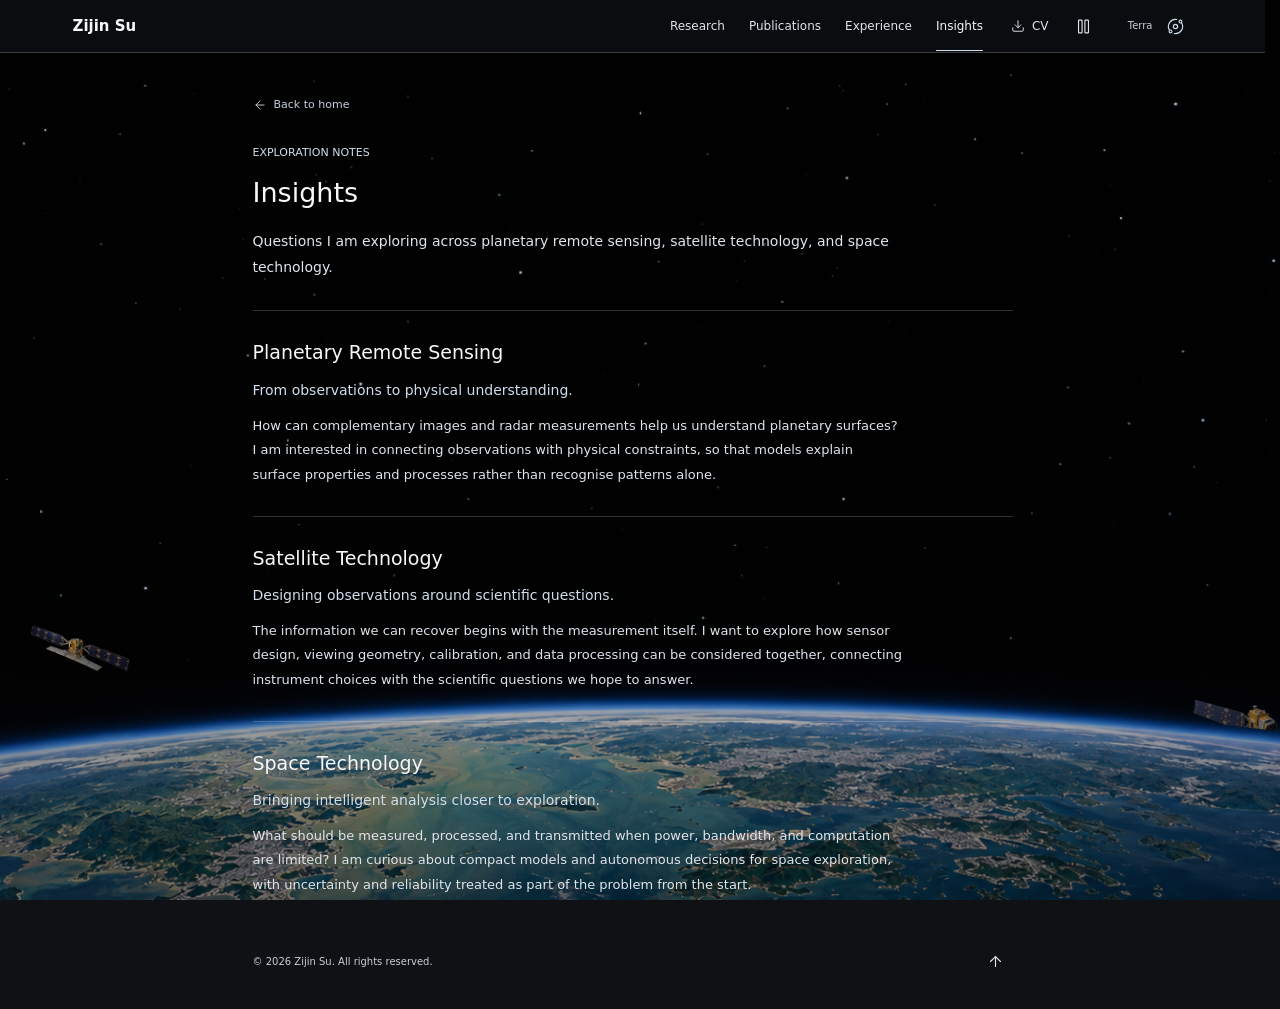
==== insights.html @ 18022612 "Update PhD profile and publish realistic orbital scenes" ====
<!doctype html>
<html lang="en" data-theme="dark" data-scene="earth-orbit" data-design="immersive">
<head>
  <meta charset="utf-8">
  <meta name="viewport" content="width=device-width, initial-scale=1">
  <meta name="color-scheme" content="dark light">
  <title>Insights | Zijin Su</title>
  <meta name="description" content="Exploration notes on planetary remote sensing, satellite technology, and space technology by Zijin Su.">
  <link rel="icon" href="assets/img/favicon.svg" type="image/svg+xml">
  <script src="assets/js/planetary-ui-icons.js?v=2"></script>
  <script src="assets/js/orbit-3d-icons.js?v=1"></script>
  <script src="assets/vendor/three-r160/three.min.js" defer></script>
  <script src="assets/js/orbit-3d-dynamics.js?v=2" defer></script>
  <script src="assets/js/orbit-3d-spacecraft.js?v=1" defer></script>
  <script src="assets/js/orbit-original-art.js?v=1" defer></script>
  <script src="assets/js/orbit-realistic-spacecraft.js?v=1" defer></script>
  <script src="assets/js/orbit-3d-preview.js?v=3" defer></script>
  <script src="assets/js/planetary.js?v=9" defer></script>
  <link rel="stylesheet" href="assets/css/planetary.css?v=22">
  <link rel="stylesheet" href="assets/css/orbit-3d-preview.css?v=1">
</head>
<body id="top">
  <a class="skip-link" href="#main">Skip to content</a>
  <header class="site-header">
    <div class="header-inner">
      <a class="wordmark" href="index.html">Zijin Su</a>
      <nav class="site-nav" id="primaryNav" aria-label="Primary navigation">
        <a href="index.html#researches">Research</a>
        <a href="index.html#publications">Publications</a>
        <a href="index.html#experience">Experience</a>
        <a href="insights.html" aria-current="page">Insights</a>
      </nav>
      <div class="header-tools">
        <a class="cv-link" href="assets/cv/final_cv.pdf"><span data-icon="Download" aria-hidden="true"></span>CV</a>
        <button id="orbit3DMotionToggle" class="icon-button orbit-3d-motion" type="button" aria-label="Pause scene motion" aria-pressed="false" title="Pause scene motion" disabled><span data-icon="Pause" aria-hidden="true"></span></button>
        <div class="scene-control"><span id="sceneName" class="scene-label" aria-hidden="true">Terra</span><button id="sceneToggle" class="icon-button scene-switch" type="button" aria-label="Terra scene. Switch to Luna" title="Terra scene. Switch to Luna" data-tooltip="Terra / Switch to Luna"><span data-icon="Orbit" aria-hidden="true"></span></button></div>
        <button id="menuToggle" class="icon-button menu-toggle" type="button" aria-label="Open navigation" title="Open navigation" aria-expanded="false" aria-controls="primaryNav"><span data-icon="Menu" aria-hidden="true"></span></button>
      </div>
    </div>
  </header>

  <div class="scene-panel" aria-hidden="true"><div id="orbit3DStage" class="orbit-3d-stage" aria-hidden="true"></div></div>

  <main id="main" class="detail-layout insights-layout">
    <a class="back-link" href="index.html"><span data-icon="ArrowLeft" aria-hidden="true"></span>Back to home</a>
    <header class="detail-header insights-header">
      <p class="eyebrow">Exploration Notes</p>
      <h1>Insights</h1>
      <p>Questions I am exploring across planetary remote sensing, satellite technology, and space technology.</p>
    </header>

    <section id="planetary-remote-sensing" class="insight-entry" aria-labelledby="planetaryTitle">
      <h2 id="planetaryTitle">Planetary Remote Sensing</h2>
      <p class="insight-question">From observations to physical understanding.</p>
      <p>How can complementary images and radar measurements help us understand planetary surfaces? I am interested in connecting observations with physical constraints, so that models explain surface properties and processes rather than recognise patterns alone.</p>
    </section>

    <section id="satellite-technology" class="insight-entry" aria-labelledby="satelliteTitle">
      <h2 id="satelliteTitle">Satellite Technology</h2>
      <p class="insight-question">Designing observations around scientific questions.</p>
      <p>The information we can recover begins with the measurement itself. I want to explore how sensor design, viewing geometry, calibration, and data processing can be considered together, connecting instrument choices with the scientific questions we hope to answer.</p>
    </section>

    <section id="space-technology" class="insight-entry" aria-labelledby="spaceTitle">
      <h2 id="spaceTitle">Space Technology</h2>
      <p class="insight-question">Bringing intelligent analysis closer to exploration.</p>
      <p>What should be measured, processed, and transmitted when power, bandwidth, and computation are limited? I am curious about compact models and autonomous decisions for space exploration, with uncertainty and reliability treated as part of the problem from the start.</p>
    </section>

    <footer class="site-footer"><p>&copy; 2026 Zijin Su. All rights reserved.</p><a class="icon-button" href="#top" aria-label="Back to top" title="Back to top"><span data-icon="ArrowUp" aria-hidden="true"></span></a></footer>
  </main>
</body>
</html>
---- assets/css/planetary.css ----
:root {
  color-scheme: dark;
  --bg: #101114;
  --text: #f7f8fa;
  --muted: #e0e4eb;
  --subtle: #c6cfda;
  --accent: #d0deec;
  --link: #c0e1ff;
  --line: rgb(221 226 236 / 22%);
  --surface: #1b1e24;
  --header: rgb(13 15 19 / 86%);
  --scene-wash: rgb(6 8 11 / 24%);
  --paper: #f6f7f9;
  --paper-text: #4c5663;
  --paper-line: #dce0e5;
  --background-image: url("../img/space-preview/terra-hong-kong-v1.png");
}

:root[data-theme="light"] {
  color-scheme: light;
  --bg: #fafafa;
  --text: #29292d;
  --muted: #494c54;
  --subtle: #565b65;
  --accent: #486977;
  --link: #265c83;
  --line: rgb(50 54 65 / 23%);
  --surface: #ffffff;
  --header: rgb(250 250 250 / 96%);
  --scene-wash: rgb(250 250 250 / 76%);
  --background-image: url("../img/space-preview/mars-day.png");
}

:root[data-scene="lunar"] {
  --background-image: url("../img/space-preview/lunar-orbit.png");
}

:root[data-scene="mars"] { --background-image: url("../img/space-preview/mars-night.png"); }
:root[data-theme="light"][data-scene="mars"] { --background-image: url("../img/space-preview/mars-day.png"); }
:root[data-scene="earth-orbit"] { --background-image: url("../img/space-preview/terra-hong-kong-v1.png"); }
:root[data-scene="lunar-orbit"] { --background-image: url("../img/space-preview/luna-orbit-aligned-v1.png"); }
:root[data-scene="mars-orbit"] { --background-image: url("../img/space-preview/mars-orbit-aligned-v1.png"); }
/* Limit the exposed planet to roughly the lower quarter, including ultrawide views. */
:root:is([data-scene="earth-orbit"], [data-scene="lunar-orbit"], [data-scene="mars-orbit"]) { --scene-backdrop: #000000; --scene-focus: center calc(100% + max(7lvh, calc(16.875vw - 23lvh))); }
:root[data-scene="deep-space"] { --background-image: url("../img/space-preview/deep-space.png"); }
:root[data-theme="dark"][data-scene="deep-space"] { --scene-wash: linear-gradient(180deg, rgb(6 8 11 / 14%) 0%, rgb(6 8 11 / 18%) 60%, rgb(6 8 11 / 44%) 100%); }
:root[data-theme="dark"]:is([data-scene="earth-orbit"], [data-scene="lunar-orbit"], [data-scene="mars-orbit"]) { --scene-wash: linear-gradient(180deg, rgb(6 8 11 / 14%) 0%, rgb(6 8 11 / 20%) 70%, rgb(6 8 11 / 54%) 100%); }

* { box-sizing: border-box; letter-spacing: 0; }
html { scroll-behavior: smooth; scrollbar-gutter: stable; background: var(--bg); }
body { position: relative; isolation: isolate; margin: 0; background: var(--bg); color: var(--text); font-family: "Avenir Next", Avenir, "Helvetica Neue", system-ui, sans-serif; font-size: 14px; line-height: 1.75; }
.scene-panel { position: fixed; z-index: -2; inset: 0; height: 100vh; height: 100lvh; pointer-events: none; background: var(--scene-backdrop, var(--bg)) var(--background-image) var(--scene-focus, center bottom) / cover no-repeat; transform: translateZ(0); backface-visibility: hidden; }
.scene-panel::after { content: ""; position: absolute; inset: 0; background: var(--scene-wash); }
.scene-panel--outgoing { z-index: -1; will-change: opacity; }
a { color: var(--link); text-decoration: none; text-underline-offset: 4px; }
a:hover { text-decoration: underline; }
a:focus-visible, button:focus-visible, summary:focus-visible { outline: 2px solid var(--accent); outline-offset: 5px; }
button, summary { -webkit-tap-highlight-color: transparent; }
button { font: inherit; }
p, h1, h2, h3, figure { margin: 0; }
strong { font-weight: 600; }
img, video { display: block; max-width: 100%; }
.icon { display: block; width: 17px; height: 17px; flex: 0 0 17px; stroke-width: 1.6; }
.skip-link { position: fixed; top: -80px; left: 16px; z-index: 20; padding: 8px 14px; background: var(--surface); color: var(--text); }
.skip-link:focus { top: 8px; }
.site-header { position: sticky; top: 0; z-index: 10; border-bottom: 1px solid var(--line); background: var(--header); }
.header-inner { display: flex; align-items: center; width: min(1120px, calc(100% - 72px)); height: 52px; margin: 0 auto; gap: 28px; }
.wordmark { color: var(--text); font-size: 15px; font-weight: 600; line-height: 1; white-space: nowrap; }
.wordmark:hover { text-decoration: none; }
.site-nav { display: flex; align-items: center; gap: 24px; margin-left: auto; font-size: 12px; }
.site-nav a { color: var(--muted); padding: 14px 0; }
.site-nav a:hover, .site-nav a[aria-current="location"], .site-nav a[aria-current="page"] { color: var(--text); text-decoration: none; }
.site-nav a[aria-current="location"], .site-nav a[aria-current="page"] { box-shadow: inset 0 -1px 0 var(--accent); }
.header-tools { display: flex; align-items: center; gap: 18px; }
.cv-link { display: inline-flex; align-items: center; gap: 7px; font-size: 12px; color: var(--muted); }
.cv-link .icon { width: 14px; height: 14px; flex-basis: 14px; }
.icon-button { display: inline-grid; place-items: center; width: 34px; height: 34px; padding: 0; border: 1px solid transparent; border-radius: 4px; background: transparent; color: var(--muted); cursor: pointer; }
.icon-button:hover { color: var(--text); border-color: var(--line); text-decoration: none; }
.scene-switch { position: relative; color: var(--accent); border-radius: 50%; transition: color 180ms ease, background-color 180ms ease, border-color 180ms ease; }
.scene-switch:hover { background: rgb(158 178 205 / 8%); }
.scene-switch[aria-busy="true"] { cursor: progress; }
.scene-switch::after { content: attr(data-tooltip); position: absolute; z-index: 1; top: calc(100% + 9px); right: 0; padding: 6px 10px; border: 1px solid var(--line); border-radius: 5px; background: var(--surface); color: var(--muted); font-size: 10px; line-height: 1.6; white-space: nowrap; pointer-events: none; opacity: 0; visibility: hidden; transition: opacity 160ms ease, visibility 160ms ease; }
.scene-switch:focus-visible::after { opacity: 1; visibility: visible; }
@media (hover: hover) {
  .scene-switch:hover::after { opacity: 1; visibility: visible; }
}
.menu-toggle { display: none; }
.scene-control { display: inline-flex; align-items: center; gap: 6px; }
.scene-label { display: inline-block; width: 34px; color: var(--subtle); font-size: 10px; line-height: 1; text-align: right; }
.layout { display: grid; grid-template-columns: 216px minmax(0, 744px); gap: 80px; width: min(1040px, calc(100% - 96px)); margin: 0 auto; padding: 52px 0 0; }
.profile { position: sticky; top: 105px; align-self: start; min-width: 0; }
.avatar { width: 108px; height: 108px; object-fit: cover; border-radius: 50%; background: #ffffff; border: 1px solid #8d99aa; margin-bottom: 22px; }
.avatar-frame { display: grid; place-items: center; width: 128px; height: 128px; padding: 7px; margin-bottom: 24px; border: 1px solid rgb(199 214 233 / 48%); border-radius: 50%; background: rgb(17 22 30 / 55%); box-shadow: 0 8px 24px rgb(0 0 0 / 18%); }
.avatar-frame .avatar { grid-area: auto; width: 100%; height: 100%; margin: 0; border-color: #c0cad7; }
:root[data-theme="light"] .avatar-frame { border-color: #a8b4c4; background: rgb(245 248 252 / 78%); box-shadow: 0 6px 20px rgb(34 47 66 / 10%); }
.profile-name { font-size: 26px; line-height: 1.25; font-weight: 500; margin-bottom: 10px; }
.profile-affiliation { margin-bottom: 13px; }
.profile-role { font-size: 12px; line-height: 1.7; font-weight: 500; color: var(--text); }
.profile-school { margin-top: 3px; font-size: 12px; line-height: 1.7; color: var(--muted); }
.profile-alumni { padding-top: 13px; border-top: 1px solid var(--line); font-size: 11px; line-height: 1.85; color: var(--subtle); }
.profile-alumni span { display: block; color: var(--muted); font-size: 12px; }
.profile--academic .profile-focus { margin-bottom: 16px; font-size: 11px; }
.profile--academic .profile-links { padding-top: 0; border-top: 0; }
.profile-focus { max-width: 200px; font-size: 12px; line-height: 1.7; color: var(--accent); margin-bottom: 18px; }
.profile-focus span { display: block; }
.profile-degree { font-size: 12px; color: var(--muted); line-height: 1.8; }
.profile-degree strong { font-weight: 500; color: var(--text); }
.profile-location { display: flex; align-items: center; gap: 6px; margin-top: 7px; font-size: 11px; color: var(--subtle); }
.profile-location .icon { width: 13px; height: 13px; flex-basis: 13px; }
.profile-email { display: inline-flex; align-items: center; gap: 7px; max-width: 100%; margin-top: 10px; min-height: 28px; font-size: 12px; color: var(--muted); }
.profile-email .icon { width: 14px; height: 14px; flex-basis: 14px; }
.profile-email span { min-width: 0; overflow-wrap: anywhere; }
.profile-email + .profile-links { margin-top: 10px; }
.profile-links { display: flex; flex-wrap: wrap; gap: 8px 16px; margin-top: 20px; padding-top: 16px; border-top: 1px solid var(--line); }
.profile-links a { display: inline-flex; align-items: center; gap: 6px; color: var(--muted); font-size: 11px; min-height: 28px; }
.profile-links .icon { width: 14px; height: 14px; flex-basis: 14px; }
.profile-links a:hover { color: var(--text); }
.profile-cv { display: inline-flex; align-items: center; gap: 7px; color: var(--subtle); font-size: 11px; margin-top: 10px; min-height: 28px; }
.profile-cv .icon { width: 13px; height: 13px; flex-basis: 13px; }
.content { min-width: 0; }
.section { margin-bottom: 34px; padding-bottom: 34px; border-bottom: 1px solid var(--line); scroll-margin-top: 82px; }
.content > .section:last-of-type { margin-bottom: 0; }
.section-heading { display: flex; align-items: baseline; justify-content: space-between; gap: 20px; margin-bottom: 22px; }
.section h2 { font-size: 19px; line-height: 1.35; font-weight: 500; }
.section-label { color: var(--subtle); font-size: 11px; font-variant-numeric: tabular-nums; }
.eyebrow { font-size: 11px; font-weight: 500; color: var(--accent); text-transform: uppercase; margin-bottom: 12px; }
.intro h2 { margin-bottom: 19px; }
.intro > p:not(.eyebrow) { font-size: 14px; line-height: 1.85; margin-bottom: 15px; color: var(--muted); }
.intro strong { color: var(--text); font-weight: 500; }
.topic-list { display: flex; flex-wrap: wrap; gap: 6px 17px; list-style: none; padding: 0; margin: 23px 0 0; color: var(--subtle); font-size: 11px; }
.topic-list li { position: relative; padding-left: 10px; }
.topic-list li::before { content: ""; position: absolute; width: 3px; height: 3px; border-radius: 50%; left: 0; top: 8px; background: var(--accent); }
.news-list { padding: 0; margin: 0; list-style: none; }
.news-list li { display: grid; grid-template-columns: 74px minmax(0, 1fr); gap: 16px; margin-bottom: 14px; font-size: 13px; line-height: 1.85; }
.news-list li:last-child { margin-bottom: 0; }
.news-list time { color: var(--accent); font-size: 11px; padding-top: 2px; font-variant-numeric: tabular-nums; white-space: nowrap; }
.paper-title { color: var(--link); }
.news-list strong { color: var(--text); font-weight: 600; }
.news-archive { margin-top: 17px; }
.news-archive summary { display: inline-flex; align-items: center; gap: 7px; color: var(--subtle); font-size: 11px; list-style: none; cursor: pointer; min-height: 28px; }
.news-archive summary::-webkit-details-marker { display: none; }
.news-archive summary .icon { width: 13px; height: 13px; flex-basis: 13px; transition: transform 120ms ease; }
.news-archive[open] summary .icon { transform: rotate(180deg); }
.news-archive > ul { padding-top: 15px; }
.research-entry { padding: 25px 0; border-bottom: 1px solid var(--line); }
.research-entry:first-child { padding-top: 0; }
.research-entry:last-child { border-bottom: 0; padding-bottom: 0; }
.research-entry--media { display: grid; grid-template-columns: minmax(0, 1fr) 208px; align-items: center; gap: 28px; }
.entry-kicker { font-size: 11px; color: var(--subtle); margin-bottom: 8px; }
.entry-kicker span { margin: 0 5px; color: var(--subtle); }
h3 { font-size: 15px; line-height: 1.55; font-weight: 500; }
.research-entry h3 { margin-bottom: 10px; }
.research-entry h3 a { color: var(--text); }
.research-entry p:not(.entry-kicker) { font-size: 13px; color: var(--muted); line-height: 1.85; }
.text-link, .publication-links a { display: inline-flex; align-items: center; gap: 5px; font-size: 12px; margin-top: 12px; }
.text-link .icon, .publication-links .icon { width: 13px; height: 13px; flex-basis: 13px; }
.research-image { display: block; margin-top: 4px; padding: 6px; border: 1px solid #aab5c3; border-radius: 5px; overflow: hidden; background: var(--paper); }
.research-image img { width: 100%; height: auto; }
.research-entry--wide figure { margin: 22px auto 0; max-width: 660px; padding: 12px 12px 9px; background: var(--paper); border: 1px solid #aab5c3; border-radius: 5px; }
.research-entry--wide figure img { width: 100%; height: auto; border-radius: 3px; background: #ffffff; }
figcaption { font-size: 10px; color: var(--subtle); line-height: 1.6; margin-top: 8px; }
.research-entry--wide figcaption { text-align: center; color: var(--paper-text); }
.research-entry--wide figcaption a { color: #2c5f87; }
.publication-list { list-style: none; counter-reset: publications; margin: 0; padding: 0; }
.publication-list > li { display: grid; grid-template-columns: 25px minmax(0, 1fr); gap: 16px; counter-increment: publications; border-bottom: 1px solid var(--line); padding: 23px 0; }
.publication-list > li:first-child { padding-top: 0; }
.publication-list > li:last-child { border-bottom: 0; padding-bottom: 0; }
.publication-list > li::before { content: counter(publications, decimal-leading-zero); color: var(--accent); font-size: 11px; padding-top: 3px; font-variant-numeric: tabular-nums; }
.publication-body h3 { margin-bottom: 9px; }
.publication-body p { font-size: 13px; color: var(--muted); line-height: 1.9; }
.publication-body strong { color: var(--text); font-weight: 600; }
.publication-body .publication-venue { margin-top: 4px; color: var(--subtle); }
.publication-body .publication-note { margin-top: 4px; font-size: 11px; color: var(--subtle); }
sup { font-size: 0.72em; line-height: 0; }
.publication-links { display: flex; flex-wrap: wrap; align-items: center; gap: 18px; }
.timeline { display: grid; gap: 30px; }
.timeline article { display: grid; grid-template-columns: 80px minmax(0, 1fr); align-items: start; gap: 20px; min-width: 0; }
.timeline img { width: 56px; height: 56px; object-fit: contain; object-position: center; }
.institution-mark { display: flex; align-items: center; justify-content: center; width: 100%; height: 72px; overflow: visible; }
/* The shared rail centers wide wordmarks without max-width shrinking or offsets. */
.institution-mark img { flex: 0 0 auto; max-width: none; margin: 0; border-radius: 0; background: transparent; }
.institution-mark--cuhk img { width: 88px; height: 88px; }
.institution-mark--wordmark img { width: 64px; height: 36px; }
.institution-mark--ucl img { width: 48px; height: 14px; }
:root[data-theme="light"] .institution-mark--ucl img { filter: brightness(0); }
.timeline h3 { font-size: 13px; margin-bottom: 5px; }
.timeline p { font-size: 12px; line-height: 1.85; color: var(--muted); }
.timeline time { display: block; margin-top: 7px; color: var(--accent); font-size: 10px; font-variant-numeric: tabular-nums; }
.capabilities { margin: 0; }
.capabilities > div { display: grid; grid-template-columns: 148px minmax(0, 1fr); gap: 20px; padding: 13px 0; border-bottom: 1px solid var(--line); }
.capabilities > div:first-child { padding-top: 0; }
.capabilities > div:last-child { border-bottom: 0; padding-bottom: 0; }
.capabilities dt { font-size: 11px; font-weight: 500; color: var(--text); }
.capabilities dd { margin: 0; font-size: 12px; color: var(--muted); line-height: 1.85; }
.contact { padding-bottom: 38px; margin-bottom: 0; }
.contact-email { display: inline-flex; align-items: center; gap: 9px; font-size: 20px; line-height: 1.5; font-weight: 400; }
.contact-email .icon { width: 18px; height: 18px; flex-basis: 18px; }
.contact-secondary { display: flex; flex-wrap: wrap; gap: 20px; margin-top: 15px; }
.contact-secondary a { display: inline-flex; align-items: center; gap: 4px; color: var(--subtle); font-size: 11px; }
.contact-secondary .icon { width: 12px; height: 12px; flex-basis: 12px; }
.site-footer { display: flex; align-items: center; justify-content: space-between; gap: 16px; padding: 19px 0 30px; color: var(--subtle); font-size: 10px; }
.detail-layout { width: min(920px, calc(100% - 96px)); margin: 0 auto; padding: 42px 0 0; }
.back-link { display: inline-flex; align-items: center; gap: 7px; color: var(--subtle); font-size: 11px; margin-bottom: 28px; }
.back-link .icon { width: 14px; height: 14px; flex-basis: 14px; }
.detail-header { margin-bottom: 32px; }
.detail-header h1 { max-width: 820px; font-size: 27px; font-weight: 500; line-height: 1.4; margin-bottom: 17px; }
.detail-meta { font-size: 12px; color: var(--muted); line-height: 1.9; }
.detail-meta .publication-note { display: block; margin-top: 5px; font-size: 10px; color: var(--subtle); }
.insights-layout { max-width: 760px; }
.insights-header { max-width: 650px; margin-bottom: 30px; }
.insights-header > p:last-child { font-size: 14px; line-height: 1.85; color: var(--muted); }
.insight-entry { padding: 28px 0; border-top: 1px solid var(--line); scroll-margin-top: 82px; }
.insight-entry h2 { font-size: 19px; line-height: 1.45; font-weight: 500; margin-bottom: 11px; }
.insight-question { color: var(--accent); font-size: 14px; line-height: 1.75; margin-bottom: 11px; }
.insight-entry > p:last-child { max-width: 650px; color: var(--muted); font-size: 13px; line-height: 1.9; }
.abstract-panel { padding: 26px 0 32px; border-top: 1px solid var(--line); border-bottom: 1px solid var(--line); margin-bottom: 35px; }
.abstract-panel h2 { font-size: 19px; font-weight: 500; margin-bottom: 16px; }
.abstract-panel > p { font-size: 13px; color: var(--muted); line-height: 1.9; }
.detail-tags { display: flex; flex-wrap: wrap; gap: 6px 17px; margin-top: 21px; color: var(--accent); font-size: 10px; }
.research-showcase { display: grid; gap: 35px; }
.showcase-card { padding: 0 0 35px; border-bottom: 1px solid var(--line); }
.showcase-copy { margin-bottom: 20px; max-width: 720px; }
.showcase-copy h2 { font-size: 19px; line-height: 1.4; font-weight: 500; margin-bottom: 10px; }
.showcase-copy > p:not(.eyebrow) { font-size: 12px; color: var(--muted); }
.showcase-card img, .showcase-card video { width: 100%; height: auto; border-radius: 2px; background: #ffffff; }
.showcase-card > figure { padding: 12px 12px 5px; background: var(--paper); border: 1px solid #aab5c3; border-radius: 6px; }
.compact-figure figure { max-width: 740px; margin: 0 auto; }
.showcase-wide figure { max-width: 800px; margin: 0 auto; }
.showcase-wide img { max-height: 340px; object-fit: contain; }
.paired-figures { display: grid; grid-template-columns: repeat(2, minmax(0, 1fr)); gap: 20px; padding: 14px; background: var(--paper); border: 1px solid #aab5c3; border-radius: 6px; }
.paired-figures figure { min-width: 0; }
.paired-figures img { aspect-ratio: 1.38; object-fit: contain; cursor: zoom-in; }
.showcase-card figcaption { display: flex; align-items: center; justify-content: space-between; gap: 12px; min-height: 38px; margin-top: 4px; text-align: left; color: var(--paper-text); font-size: 11px; }
.figure-zoom { display: inline-grid; place-items: center; flex: 0 0 36px; width: 36px; height: 36px; padding: 0; border: 1px solid transparent; border-radius: 4px; background: transparent; color: #536072; cursor: zoom-in; }
.figure-zoom:hover { border-color: #c5ccd5; background: #e7ebf0; color: #1d405f; }
.figure-zoom:focus-visible { outline-color: #315f85; }
.figure-zoom .icon { width: 15px; height: 15px; }
.showcase-card figure img { cursor: zoom-in; }
.showcase-video video { max-width: 780px; margin: 0 auto; }

.is-viewing-figure { overflow: hidden; }
.figure-viewer { width: min(1280px, calc(100vw - 40px)); max-width: none; max-height: calc(100vh - 40px); max-height: calc(100dvh - 40px); padding: 0; overflow: auto; color: #edf0f5; background: #171b21; border: 1px solid #576170; border-radius: 6px; }
.figure-viewer::backdrop { background: rgb(0 0 0 / 82%); }
.viewer-toolbar { display: flex; align-items: center; gap: 10px; min-height: 48px; padding: 4px 10px 4px 17px; }
.viewer-count { margin-right: auto; font-size: 12px; color: #bcc6d4; font-variant-numeric: tabular-nums; }
.viewer-toolbar button { color: #d8e1ef; }
.viewer-toolbar button:focus-visible { outline-color: #b5d9f5; }
.viewer-toolbar button:disabled { opacity: 0.3; cursor: default; }
.viewer-image { display: block; width: 100%; max-height: calc(100vh - 160px); max-height: calc(100dvh - 160px); object-fit: contain; background: #fff; }
.viewer-caption { padding: 11px 17px 13px; color: #cdd4df; font-size: 12px; line-height: 1.6; }

@media (max-width: 1100px) {
  .layout { grid-template-columns: 190px minmax(0, 1fr); gap: 52px; width: calc(100% - 80px); }
  .header-inner { width: calc(100% - 64px); }
  .site-nav { gap: 19px; }
  .research-entry--media { grid-template-columns: minmax(0, 1fr) 180px; gap: 23px; }
}

@media (max-width: 820px) {
  .layout { display: block; width: calc(100% - 48px); padding-top: 30px; }
  .profile { position: static; display: grid; grid-template-columns: 84px minmax(0, 1fr); column-gap: 22px; margin-bottom: 30px; padding-bottom: 25px; border-bottom: 1px solid var(--line); }
  .avatar { grid-column: 1; grid-row: 1 / 5; width: 84px; height: 84px; margin: 3px 0 0; }
  .profile-name { grid-column: 2; grid-row: 1; font-size: 23px; margin-bottom: 6px; }
  .profile-focus { grid-column: 2; grid-row: 2; font-size: 11px; margin-bottom: 8px; }
  .profile-degree { grid-column: 2; grid-row: 3; font-size: 11px; }
  .profile-location { grid-column: 2; grid-row: 4; margin-top: 5px; }
  .profile--academic { grid-template-columns: 96px minmax(0, 1fr); }
  .profile--academic .avatar-frame { grid-column: 1; grid-row: 1 / 4; width: 96px; height: 96px; padding: 5px; margin: 3px 0 0; }
  .profile--academic .profile-affiliation { grid-column: 2; grid-row: 2; margin-bottom: 9px; }
  .profile--academic .profile-focus { grid-column: 2; grid-row: 3; margin-bottom: 0; }
  .profile--academic .profile-alumni { grid-column: 2; grid-row: 4; padding-top: 11px; margin-top: 12px; }
  .profile--academic .profile-location { grid-column: 2; grid-row: 5; margin-top: 6px; }
  .profile--academic .profile-email { grid-column: 2; grid-row: 6; margin-top: 6px; font-size: 11px; }
  .profile-links { grid-column: 1 / -1; margin-top: 16px; padding-top: 0; border-top: 0; gap: 20px; }
  .profile-cv { grid-column: 1 / -1; margin-top: 0; }
  .section { margin-bottom: 30px; padding-bottom: 30px; }
  .detail-layout { width: calc(100% - 48px); padding-top: 30px; }
}

@media (max-width: 600px) {
  .header-inner { width: calc(100% - 36px); min-height: 52px; gap: 14px; }
  .header-tools { margin-left: auto; gap: 11px; }
  .header-tools .icon-button { width: 44px; height: 44px; }
  .cv-link { font-size: 11px; }
  .menu-toggle { display: inline-grid; }
  .site-nav { position: absolute; top: 100%; left: 0; right: 0; margin: 0; padding: 12px 18px 18px; flex-direction: column; align-items: stretch; gap: 0; border-bottom: 1px solid var(--line); background: var(--header); }
  .js .site-nav:not(.is-open) { display: none; }
  .site-nav a { padding: 10px 0; min-height: 40px; font-size: 13px; }
  .site-nav a[aria-current="location"], .site-nav a[aria-current="page"] { box-shadow: none; color: var(--accent); }
  .layout { width: calc(100% - 40px); padding-top: 26px; }
  .profile { column-gap: 20px; margin-bottom: 28px; }
  .profile-links { gap: 22px; }
  .section h2 { font-size: 19px; }
  .section-heading { margin-bottom: 18px; }
  .intro > p:not(.eyebrow) { font-size: 13px; line-height: 1.9; }
  .news-list li { grid-template-columns: 59px minmax(0, 1fr); gap: 13px; font-size: 13px; }
  .news-list time { font-size: 10px; }
  .research-entry--media { grid-template-columns: minmax(0, 1fr); gap: 17px; }
  .research-image { width: min(100%, 300px); }
  .research-entry h3 { font-size: 14px; }
  .research-entry p:not(.entry-kicker) { font-size: 13px; }
  .publication-list > li { grid-template-columns: 19px minmax(0, 1fr); gap: 10px; }
  .publication-body h3 { font-size: 13px; }
  .publication-body p { font-size: 13px; }
  .publication-body .publication-note { font-size: 10px; }
  .timeline { gap: 26px; }
  .timeline article { grid-template-columns: 68px minmax(0, 1fr); gap: 16px; }
  .timeline img { width: 48px; height: 48px; }
  .institution-mark { height: 64px; }
  .institution-mark--cuhk img { width: 76px; height: 76px; }
  .institution-mark--wordmark img { width: 56px; height: 32px; }
  .institution-mark--ucl img { width: 42px; height: 12px; }
  .timeline h3 { font-size: 13px; }
  .timeline p { font-size: 12px; }
  .capabilities > div { display: block; padding: 13px 0; }
  .capabilities dt { margin-bottom: 6px; }
  .capabilities dd { font-size: 12px; }
  .contact-email { font-size: 18px; }
  .contact-secondary { gap: 12px 20px; }
  .site-footer { font-size: 9px; }
  .detail-layout { width: calc(100% - 40px); padding-top: 25px; }
  .detail-header h1 { font-size: 23px; }
  .detail-meta { font-size: 11px; }
  .abstract-panel > p { font-size: 12px; }
  .paired-figures { grid-template-columns: minmax(0, 1fr); }
  .showcase-copy h2 { font-size: 18px; }
  .paired-figures { padding: 8px; gap: 15px; }
  .showcase-card > figure { padding: 8px 8px 3px; }
  .figure-zoom { flex-basis: 44px; width: 44px; height: 44px; }
  .figure-viewer { width: calc(100vw - 16px); max-height: calc(100dvh - 16px); }
  .viewer-toolbar .icon-button { width: 44px; height: 44px; }
  .viewer-image { max-height: calc(100dvh - 166px); }
}

@media (max-aspect-ratio: 3/4) {
  :root:is([data-scene="earth-orbit"], [data-scene="lunar-orbit"], [data-scene="mars-orbit"]) { --scene-focus: center calc(100% + max(2lvh, calc(44vw - 20lvh))); }
  :root { --background-image: url("../img/space-preview/mars-night-mobile.png"); }
  :root[data-theme="light"] { --background-image: url("../img/space-preview/mars-day-mobile.png"); }
  :root[data-scene="lunar"] { --background-image: url("../img/space-preview/lunar-mobile.png"); }
  :root[data-scene="mars"] { --background-image: url("../img/space-preview/mars-night-mobile.png"); }
  :root[data-theme="light"][data-scene="mars"] { --background-image: url("../img/space-preview/mars-day-mobile.png"); }
  :root[data-scene="earth-orbit"] { --background-image: url("../img/space-preview/terra-hong-kong-mobile-v1.png"); }
  :root[data-scene="lunar-orbit"] { --background-image: url("../img/space-preview/luna-orbit-aligned-mobile-v1.png"); }
  :root[data-scene="mars-orbit"] { --background-image: url("../img/space-preview/mars-orbit-aligned-mobile-v1.png"); }
  :root[data-scene="deep-space"] { --background-image: url("../img/space-preview/deep-space.png"); --scene-focus: 100% bottom; }
}

@media (prefers-reduced-motion: reduce) {
  html { scroll-behavior: auto; }
  *, *::before, *::after { transition: none !important; }
}
---- assets/css/orbit-3d-preview.css ----
.orbit-3d-stage { position: absolute; inset: 0; overflow: hidden; opacity: 0; pointer-events: none; transition: opacity 1400ms ease; }
.orbit-3d-stage canvas { display: block; width: 100%; height: 100%; }
.scene-panel[data-webgl-ready="true"] { background: #000; }
.scene-panel[data-webgl-ready="true"] .orbit-3d-stage { opacity: 1; }
.orbit-3d-motion:disabled { opacity: 0.45; cursor: default; }
.orbit-map-credit { margin-left: auto; color: var(--subtle); font-size: 9px; }
@media (max-width: 600px) {
  .site-footer { flex-wrap: wrap; column-gap: 12px; }
  .orbit-map-credit { margin-left: 0; }
}
@media (max-width: 380px) {
  .scene-label { display: none; }
}
@media (prefers-reduced-motion: reduce) {
  .orbit-3d-stage { transition: none; }
}
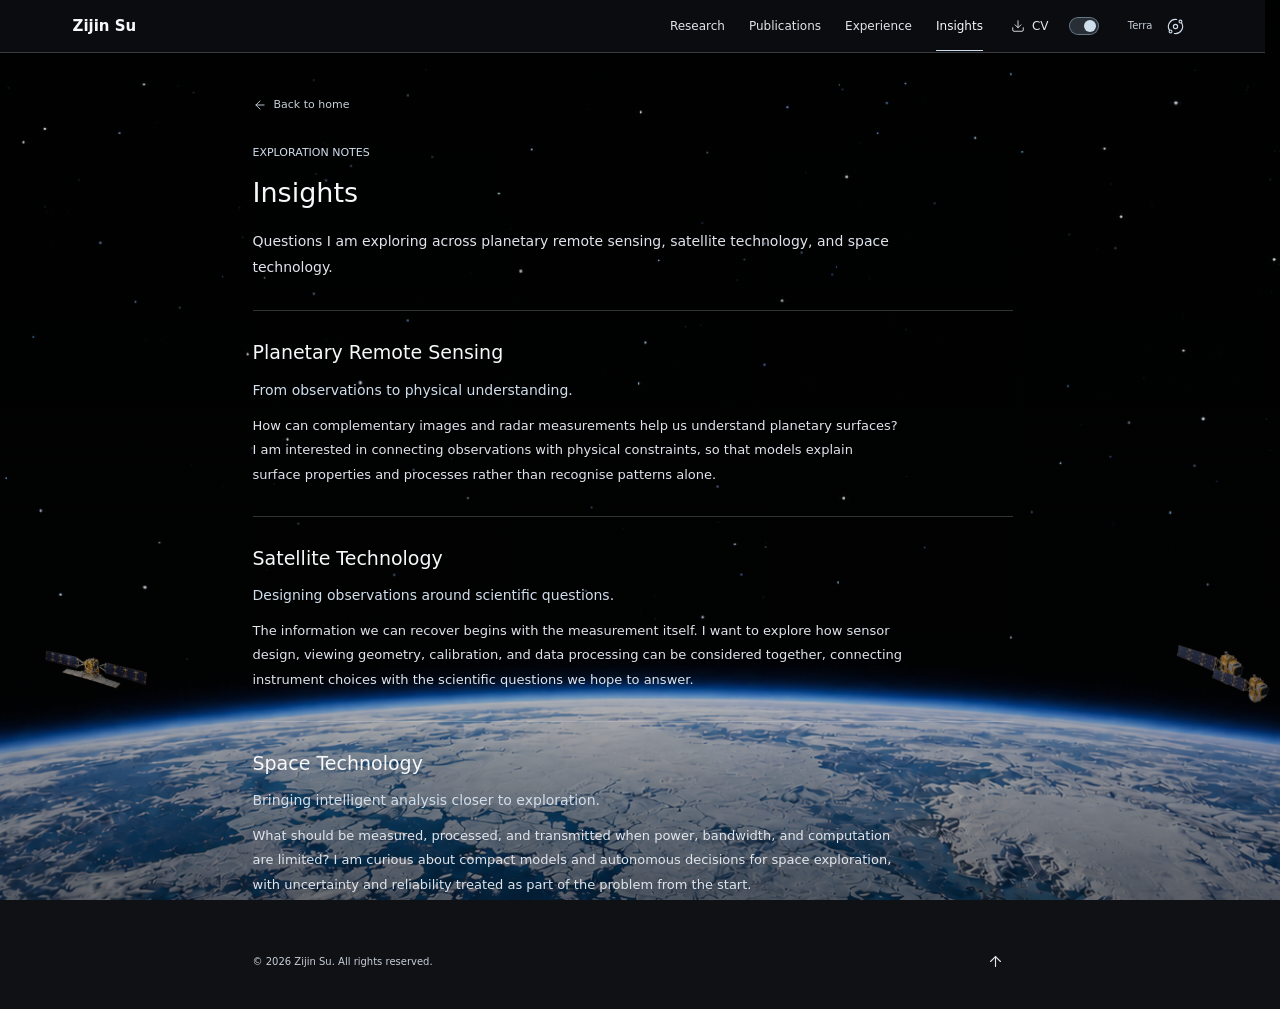
==== commit 079ccb01: "Publish latest polar website with archives and active orbital scenes" ====
--- a/insights.html
+++ b/insights.html
@@ -12,12 +12,15 @@
   <script src="assets/vendor/three-r160/three.min.js" defer></script>
   <script src="assets/js/orbit-3d-dynamics.js?v=2" defer></script>
   <script src="assets/js/orbit-3d-spacecraft.js?v=1" defer></script>
-  <script src="assets/js/orbit-original-art.js?v=1" defer></script>
+  <script src="assets/js/orbit-polar-art-preview.js?v=2" defer></script>
   <script src="assets/js/orbit-realistic-spacecraft.js?v=1" defer></script>
-  <script src="assets/js/orbit-3d-preview.js?v=3" defer></script>
-  <script src="assets/js/planetary.js?v=9" defer></script>
+  <script src="assets/js/orbit-active-spacecraft-preview.js?v=1" defer></script>
+  <script src="assets/js/orbit-3d-preview.js?v=4" defer></script>
+  <script src="assets/js/planetary-polar.js?v=1" defer></script>
   <link rel="stylesheet" href="assets/css/planetary.css?v=22">
-  <link rel="stylesheet" href="assets/css/orbit-3d-preview.css?v=1">
+  <link rel="stylesheet" href="assets/css/orbit-3d-preview.css?v=2">
+  <link rel="stylesheet" href="assets/css/overview-preview.css?v=1">
+  <link rel="stylesheet" href="assets/css/terra-polar-preview.css?v=2">
 </head>
 <body id="top">
   <a class="skip-link" href="#main">Skip to content</a>
@@ -32,7 +35,7 @@
       </nav>
       <div class="header-tools">
         <a class="cv-link" href="assets/cv/final_cv.pdf"><span data-icon="Download" aria-hidden="true"></span>CV</a>
-        <button id="orbit3DMotionToggle" class="icon-button orbit-3d-motion" type="button" aria-label="Pause scene motion" aria-pressed="false" title="Pause scene motion" disabled><span data-icon="Pause" aria-hidden="true"></span></button>
+        <button id="orbit3DMotionToggle" class="icon-button orbit-3d-motion" type="button" role="switch" aria-label="Scene motion" aria-checked="false" data-tooltip="Loading scene motion" disabled><span class="motion-switch-track" aria-hidden="true"><span class="motion-switch-thumb"></span></span></button>
         <div class="scene-control"><span id="sceneName" class="scene-label" aria-hidden="true">Terra</span><button id="sceneToggle" class="icon-button scene-switch" type="button" aria-label="Terra scene. Switch to Luna" title="Terra scene. Switch to Luna" data-tooltip="Terra / Switch to Luna"><span data-icon="Orbit" aria-hidden="true"></span></button></div>
         <button id="menuToggle" class="icon-button menu-toggle" type="button" aria-label="Open navigation" title="Open navigation" aria-expanded="false" aria-controls="primaryNav"><span data-icon="Menu" aria-hidden="true"></span></button>
       </div>
--- a/assets/css/orbit-3d-preview.css
+++ b/assets/css/orbit-3d-preview.css
@@ -2,7 +2,20 @@
 .orbit-3d-stage canvas { display: block; width: 100%; height: 100%; }
 .scene-panel[data-webgl-ready="true"] { background: #000; }
 .scene-panel[data-webgl-ready="true"] .orbit-3d-stage { opacity: 1; }
+.header-tools .orbit-3d-motion { position: relative; flex: 0 0 auto; align-self: center; border: 0; }
+.header-tools .orbit-3d-motion:hover { background: transparent; }
+.header-tools .cv-link { white-space: nowrap; }
+.motion-switch-track { position: relative; display: block; width: 30px; height: 18px; border: 1px solid var(--line); border-radius: 9px; background: rgb(164 180 200 / 5%); transition: background-color 180ms ease, border-color 180ms ease; }
+.motion-switch-thumb { position: absolute; top: 2px; left: 2px; width: 12px; height: 12px; border-radius: 50%; background: var(--subtle); opacity: 0.7; transition: transform 180ms ease, background-color 180ms ease, opacity 180ms ease; }
+.orbit-3d-motion[aria-checked="true"] .motion-switch-track { background: rgb(192 225 255 / 16%); border-color: rgb(192 225 255 / 40%); }
+.orbit-3d-motion[aria-checked="true"] .motion-switch-thumb { transform: translateX(12px); background: var(--accent); opacity: 1; }
+.orbit-3d-motion:hover:not(:disabled) .motion-switch-track { border-color: var(--accent); }
+.orbit-3d-motion::after { content: attr(data-tooltip); position: absolute; z-index: 1; top: calc(100% + 9px); right: 0; padding: 6px 10px; border: 1px solid var(--line); border-radius: 5px; background: var(--surface); color: var(--muted); font-size: 10px; line-height: 1.6; white-space: nowrap; pointer-events: none; opacity: 0; visibility: hidden; transition: opacity 160ms ease, visibility 160ms ease; }
+.orbit-3d-motion:focus-visible::after { opacity: 1; visibility: visible; }
 .orbit-3d-motion:disabled { opacity: 0.45; cursor: default; }
+@media (hover: hover) {
+  .orbit-3d-motion:hover::after { opacity: 1; visibility: visible; }
+}
 .orbit-map-credit { margin-left: auto; color: var(--subtle); font-size: 9px; }
 @media (max-width: 600px) {
   .site-footer { flex-wrap: wrap; column-gap: 12px; }
@@ -13,4 +26,5 @@
 }
 @media (prefers-reduced-motion: reduce) {
   .orbit-3d-stage { transition: none; }
+  .motion-switch-track, .motion-switch-thumb { transition: none; }
 }
--- a/assets/css/overview-preview.css
+++ b/assets/css/overview-preview.css
@@ -0,0 +1,52 @@
+.section-link {
+  display: inline-flex;
+  align-items: center;
+  gap: 5px;
+  flex: 0 0 auto;
+  min-height: 32px;
+  color: var(--subtle);
+  font-size: 11px;
+  white-space: nowrap;
+}
+
+.section-link .icon {
+  width: 13px;
+  height: 13px;
+  flex-basis: 13px;
+}
+
+.publication-list--selected > li {
+  padding: 19px 0;
+}
+
+.publication-list--selected > li:first-child { padding-top: 0; }
+.publication-list--selected > li:last-child { padding-bottom: 0; }
+.publication-list--selected h3 { font-size: 14px; line-height: 1.6; margin-bottom: 7px; }
+.publication-list--selected .publication-body > p { font-size: 12px; line-height: 1.8; }
+.publication-meta { display: flex; flex-wrap: wrap; align-items: baseline; gap: 4px 18px; margin-top: 7px; }
+.publication-meta .publication-venue { margin-top: 0; font-size: 12px; line-height: 1.8; }
+.publication-meta .publication-links a { margin-top: 0; }
+.publication-legend { margin-top: 19px; color: var(--subtle); font-size: 11px; line-height: 1.8; }
+.archive-layout { max-width: 920px; }
+.archive-header { margin-bottom: 29px; }
+.archive-count { margin-top: 7px; color: var(--subtle); font-size: 12px; }
+.archive-year { display: grid; grid-template-columns: 56px minmax(0, 1fr); gap: 24px; padding: 27px 0; border-top: 1px solid var(--line); scroll-margin-top: 82px; }
+.archive-year > h2 { color: var(--accent); font-size: 13px; font-weight: 500; line-height: 1.85; }
+.archive-year .news-list li { grid-template-columns: 74px minmax(0, 1fr); margin-bottom: 20px; }
+.archive-year .news-list li:last-child { margin-bottom: 0; }
+.archive-year .publication-list > li { padding: 23px 0; }
+.archive-year .publication-list > li:first-child { padding-top: 0; }
+.archive-year .publication-list > li:last-child { padding-bottom: 0; }
+.archive-year .publication-body h3 { font-size: 14px; }
+.archive-layout > .site-footer { border-top: 1px solid var(--line); }
+
+@media (max-width: 600px) {
+  .section-heading { gap: 12px; align-items: center; }
+  .section-link { min-height: 44px; }
+  .publication-list--selected h3 { font-size: 13px; }
+  .publication-list--selected .publication-body > p { font-size: 13px; }
+  .publication-meta { gap: 6px 16px; }
+  .archive-year { grid-template-columns: minmax(0, 1fr); gap: 16px; padding: 23px 0; }
+  .archive-year .news-list li { grid-template-columns: 59px minmax(0, 1fr); }
+  .archive-year .publication-body h3 { font-size: 13px; }
+}
--- a/assets/css/terra-polar-preview.css
+++ b/assets/css/terra-polar-preview.css
@@ -0,0 +1,13 @@
+:root[data-scene="earth-orbit"] {
+  --background-image: url("../img/space-preview/terra-polar-clean-v2.png");
+}
+:root[data-scene="lunar-orbit"] { --background-image: url("../img/space-preview/luna-orbit-clean-v2.png"); }
+:root[data-scene="mars-orbit"] { --background-image: url("../img/space-preview/mars-orbit-clean-v2.png"); }
+
+@media (max-aspect-ratio: 3/4) {
+  :root[data-scene="earth-orbit"] {
+    --background-image: url("../img/space-preview/terra-polar-clean-mobile-v2.png");
+  }
+  :root[data-scene="lunar-orbit"] { --background-image: url("../img/space-preview/luna-orbit-clean-mobile-v2.png"); }
+  :root[data-scene="mars-orbit"] { --background-image: url("../img/space-preview/mars-orbit-clean-mobile-v2.png"); }
+}
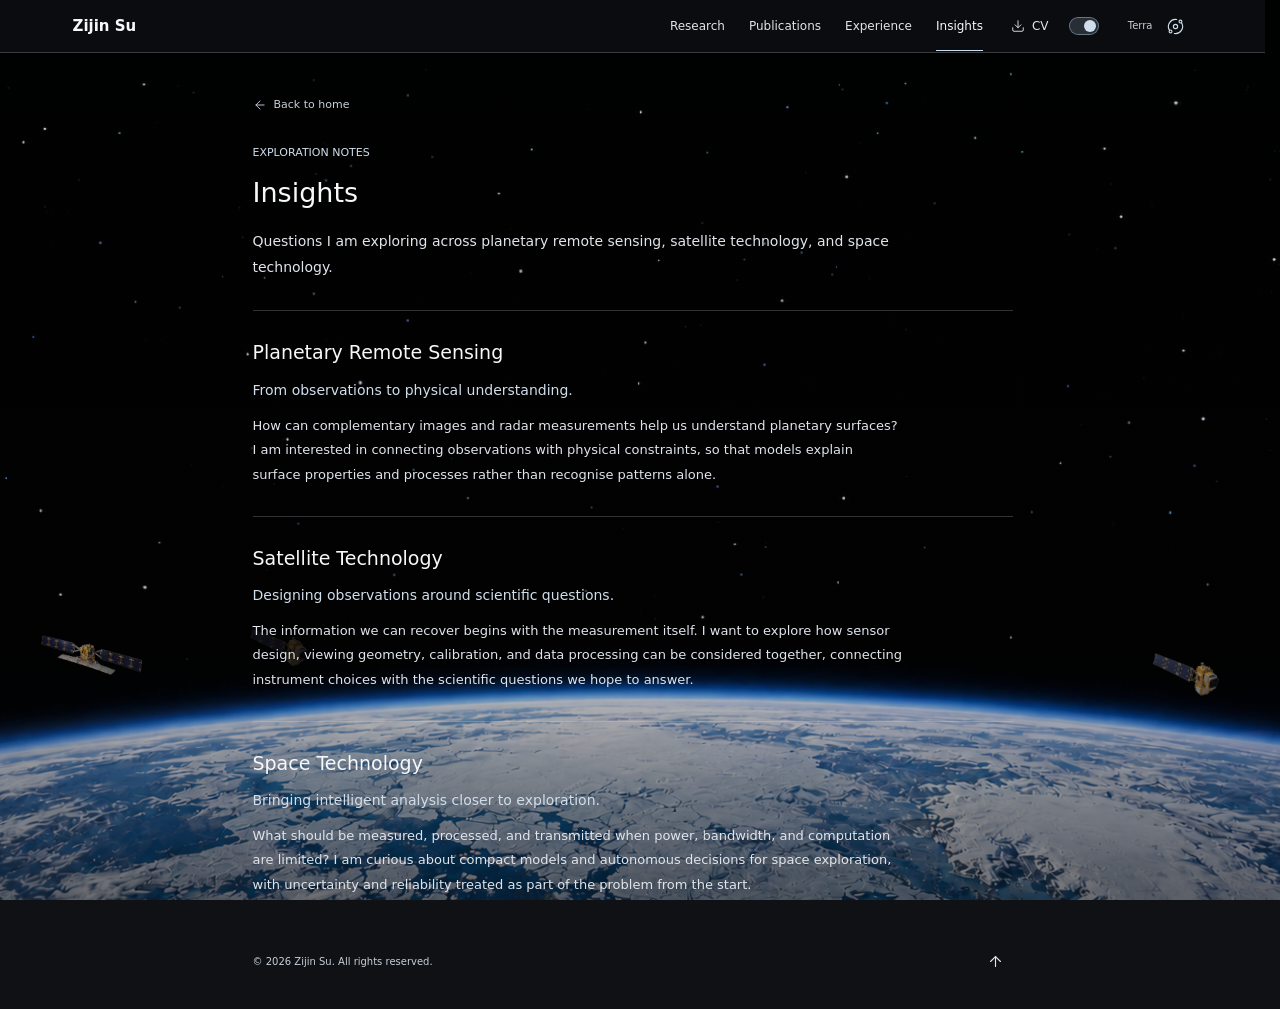
==== commit cb4626d1: "Add cinematic orbital backgrounds and longer spacecraft passes" ====
--- a/insights.html
+++ b/insights.html
@@ -13,10 +13,13 @@
   <script src="assets/js/orbit-3d-dynamics.js?v=2" defer></script>
   <script src="assets/js/orbit-3d-spacecraft.js?v=1" defer></script>
   <script src="assets/js/orbit-polar-art-preview.js?v=2" defer></script>
+  <script src="assets/js/orbit-cinematic-art.js?v=3" defer></script>
   <script src="assets/js/orbit-realistic-spacecraft.js?v=1" defer></script>
   <script src="assets/js/orbit-active-spacecraft-preview.js?v=1" defer></script>
-  <script src="assets/js/orbit-3d-preview.js?v=4" defer></script>
-  <script src="assets/js/planetary-polar.js?v=1" defer></script>
+  <script src="assets/js/orbit-cinematic-spacecraft.js?v=2" defer></script>
+  <script src="assets/js/orbit-reading-clearance.js?v=1" defer></script>
+  <script src="assets/js/orbit-cinematic-scene.js?v=1" defer></script>
+  <script src="assets/js/planetary-cinematic.js?v=1" defer></script>
   <link rel="stylesheet" href="assets/css/planetary.css?v=22">
   <link rel="stylesheet" href="assets/css/orbit-3d-preview.css?v=2">
   <link rel="stylesheet" href="assets/css/overview-preview.css?v=1">
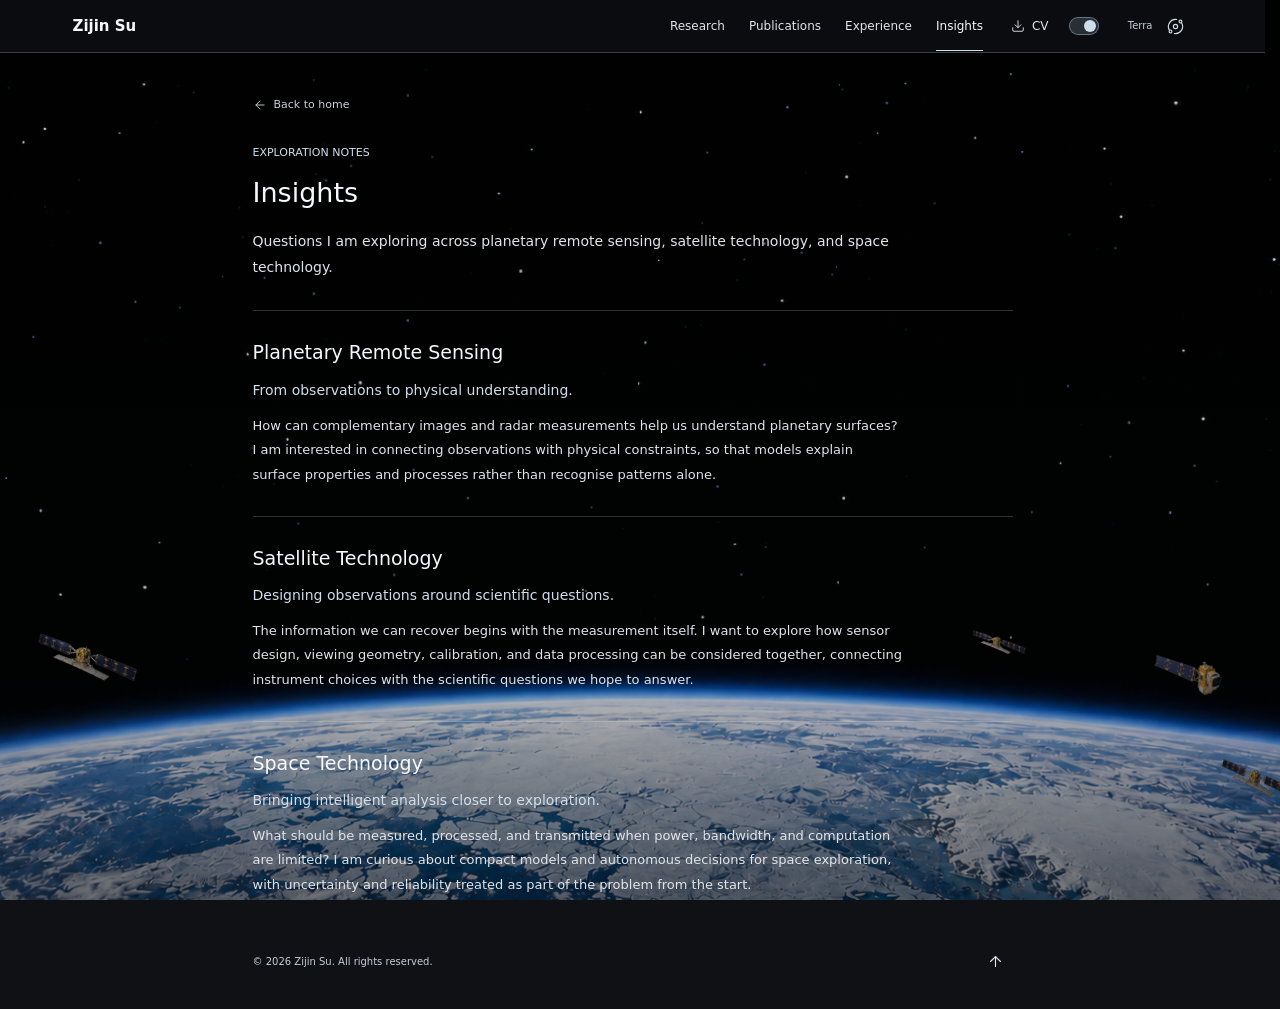
==== commit 2ffecb62: "Fix first-load background sizing and WebGL lifecycle recovery" ====
--- a/insights.html
+++ b/insights.html
@@ -12,16 +12,16 @@
   <script src="assets/vendor/three-r160/three.min.js" defer></script>
   <script src="assets/js/orbit-3d-dynamics.js?v=2" defer></script>
   <script src="assets/js/orbit-3d-spacecraft.js?v=1" defer></script>
-  <script src="assets/js/orbit-polar-art-preview.js?v=2" defer></script>
-  <script src="assets/js/orbit-cinematic-art.js?v=3" defer></script>
+  <script src="assets/js/orbit-polar-art-preview.js?v=3" defer></script>
+  <script src="assets/js/orbit-cinematic-art.js?v=4" defer></script>
   <script src="assets/js/orbit-realistic-spacecraft.js?v=1" defer></script>
   <script src="assets/js/orbit-active-spacecraft-preview.js?v=1" defer></script>
   <script src="assets/js/orbit-cinematic-spacecraft.js?v=2" defer></script>
   <script src="assets/js/orbit-reading-clearance.js?v=1" defer></script>
-  <script src="assets/js/orbit-cinematic-scene.js?v=1" defer></script>
+  <script src="assets/js/orbit-cinematic-scene.js?v=2" defer></script>
   <script src="assets/js/planetary-cinematic.js?v=1" defer></script>
   <link rel="stylesheet" href="assets/css/planetary.css?v=22">
-  <link rel="stylesheet" href="assets/css/orbit-3d-preview.css?v=2">
+  <link rel="stylesheet" href="assets/css/orbit-3d-preview.css?v=3">
   <link rel="stylesheet" href="assets/css/overview-preview.css?v=1">
   <link rel="stylesheet" href="assets/css/terra-polar-preview.css?v=2">
 </head>
--- a/assets/css/orbit-3d-preview.css
+++ b/assets/css/orbit-3d-preview.css
@@ -1,7 +1,8 @@
 .orbit-3d-stage { position: absolute; inset: 0; overflow: hidden; opacity: 0; pointer-events: none; transition: opacity 1400ms ease; }
 .orbit-3d-stage canvas { display: block; width: 100%; height: 100%; }
-.scene-panel[data-webgl-ready="true"] { background: #000; }
+.scene-panel[data-webgl-ready="true"] { background-color: #000; }
 .scene-panel[data-webgl-ready="true"] .orbit-3d-stage { opacity: 1; }
+.scene-panel:not([data-webgl-ready="true"]) .orbit-3d-stage { transition: none; }
 .header-tools .orbit-3d-motion { position: relative; flex: 0 0 auto; align-self: center; border: 0; }
 .header-tools .orbit-3d-motion:hover { background: transparent; }
 .header-tools .cv-link { white-space: nowrap; }
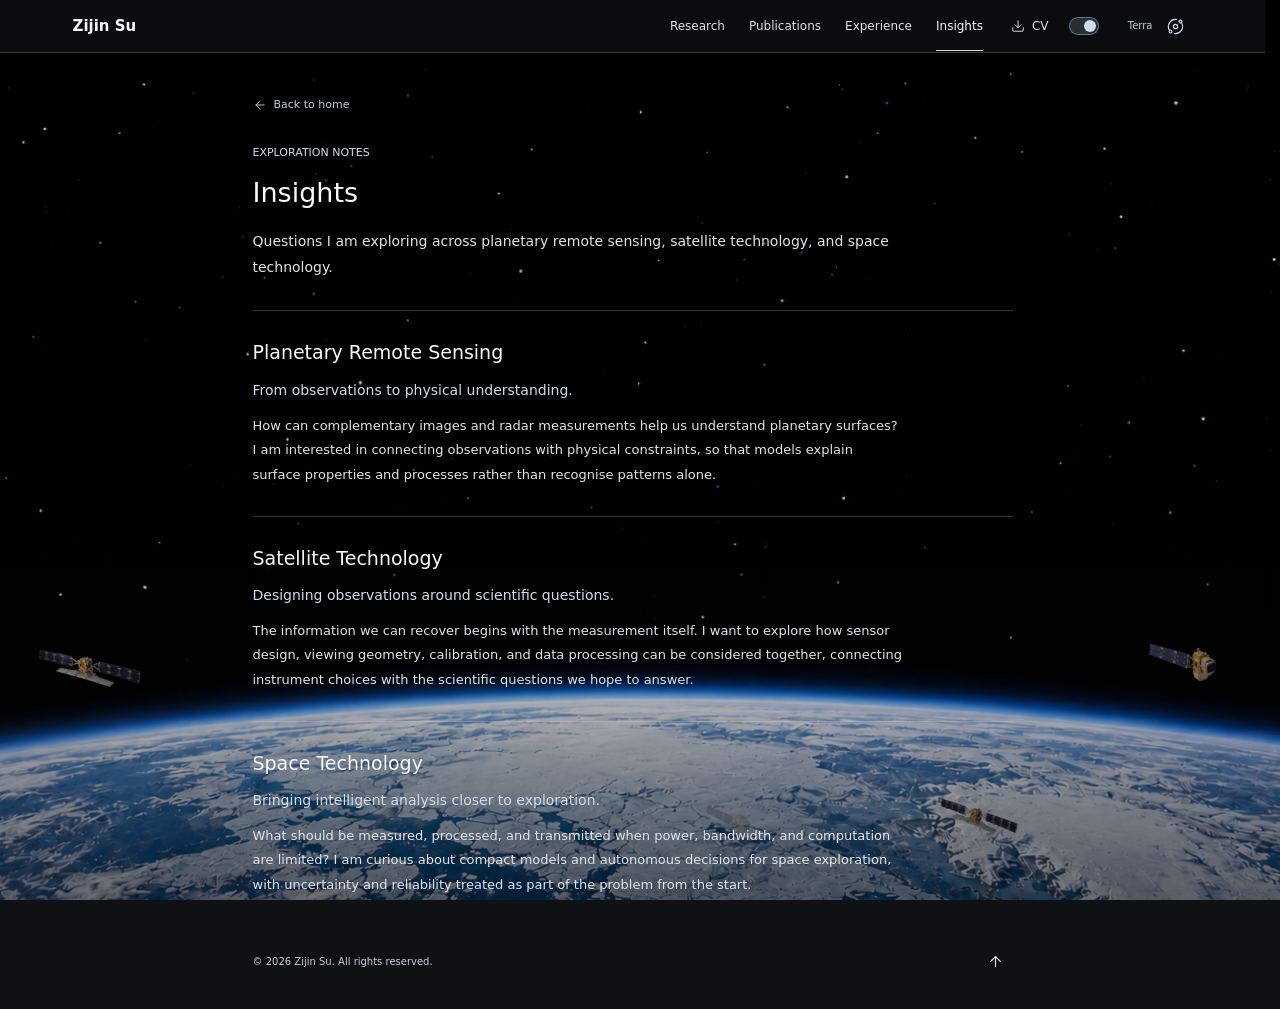
==== commit 2604a6f5: "Use refined Ground Link favicon" ====
--- a/insights.html
+++ b/insights.html
@@ -6,7 +6,7 @@
   <meta name="color-scheme" content="dark light">
   <title>Insights | Zijin Su</title>
   <meta name="description" content="Exploration notes on planetary remote sensing, satellite technology, and space technology by Zijin Su.">
-  <link rel="icon" href="assets/img/favicon.svg" type="image/svg+xml">
+  <link rel="icon" href="assets/img/favicon.svg?v=ground-link-20261110" type="image/svg+xml">
   <script src="assets/js/planetary-ui-icons.js?v=2"></script>
   <script src="assets/js/orbit-3d-icons.js?v=1"></script>
   <script src="assets/vendor/three-r160/three.min.js" defer></script>
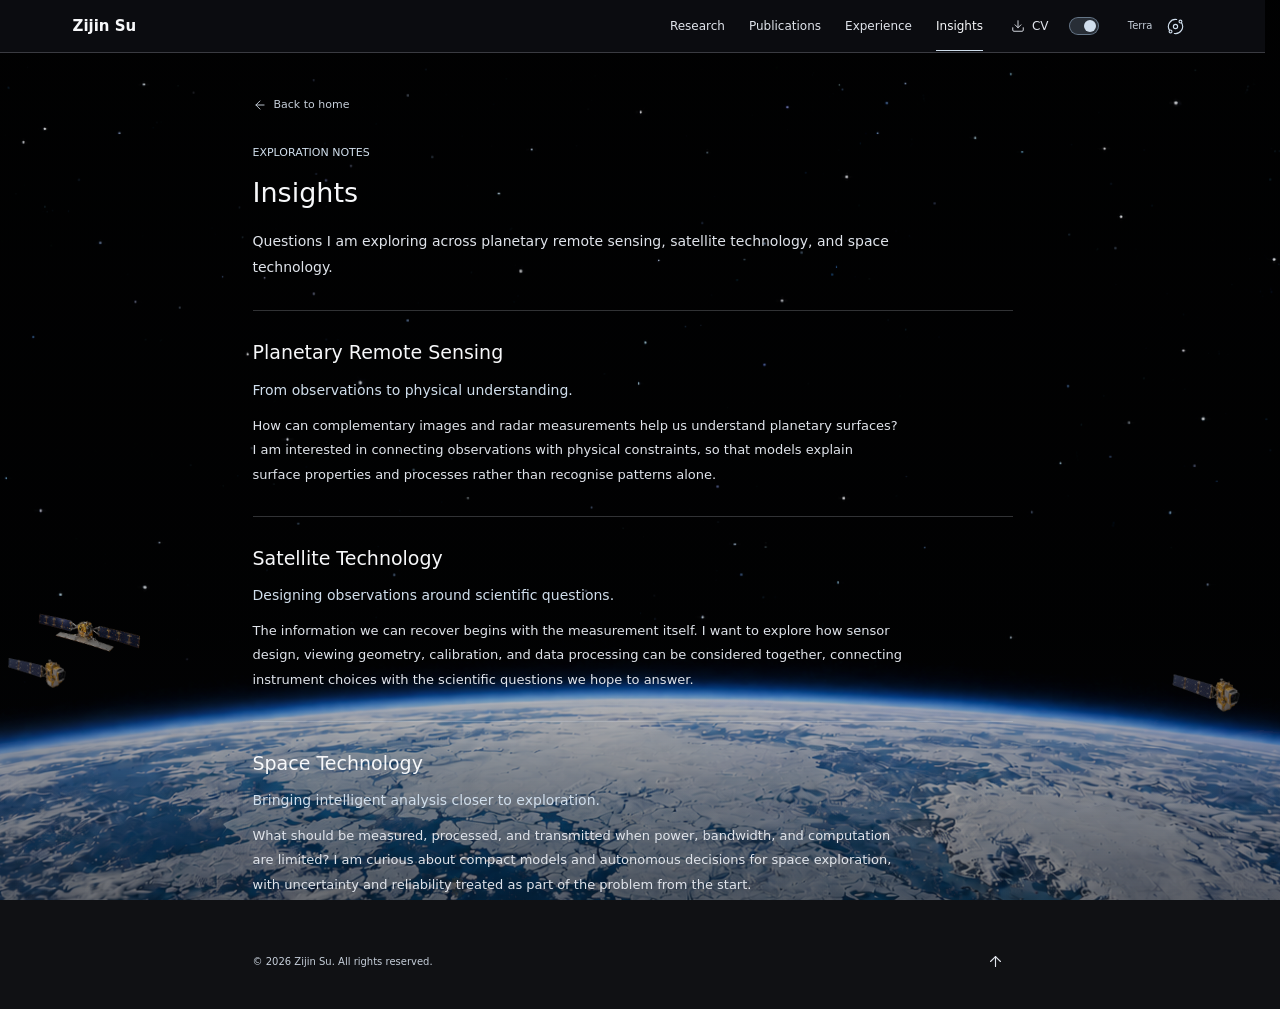
==== commit fae868bb: "Use transparent monochrome outline favicon" ====
--- a/insights.html
+++ b/insights.html
@@ -6,7 +6,9 @@
   <meta name="color-scheme" content="dark light">
   <title>Insights | Zijin Su</title>
   <meta name="description" content="Exploration notes on planetary remote sensing, satellite technology, and space technology by Zijin Su.">
-  <link rel="icon" href="assets/img/favicon.svg?v=ground-link-20261110" type="image/svg+xml">
+  <link rel="icon" href="assets/img/favicon.svg?v=outline-20261110" type="image/svg+xml">
+  <link rel="icon" href="assets/img/favicon-light.png?v=outline-20261110" type="image/png" sizes="32x32" media="(prefers-color-scheme: light)">
+  <link rel="icon" href="assets/img/favicon-dark.png?v=outline-20261110" type="image/png" sizes="32x32" media="(prefers-color-scheme: dark)">
   <script src="assets/js/planetary-ui-icons.js?v=2"></script>
   <script src="assets/js/orbit-3d-icons.js?v=1"></script>
   <script src="assets/vendor/three-r160/three.min.js" defer></script>
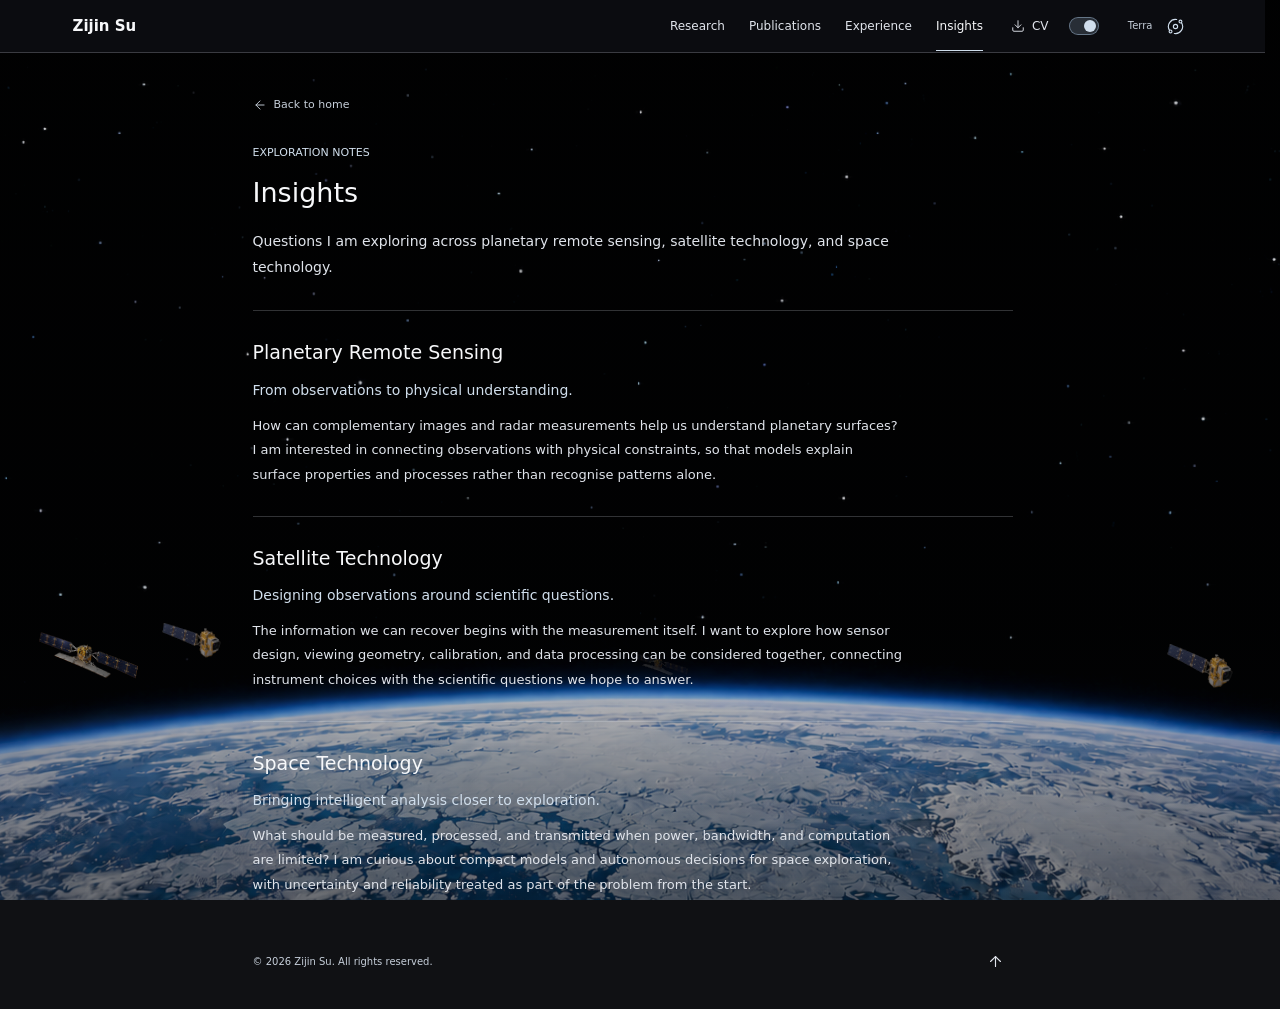
==== commit 4fa67ce4: "Refresh favicon URLs and add monochrome ICO fallback" ====
--- a/insights.html
+++ b/insights.html
@@ -6,9 +6,10 @@
   <meta name="color-scheme" content="dark light">
   <title>Insights | Zijin Su</title>
   <meta name="description" content="Exploration notes on planetary remote sensing, satellite technology, and space technology by Zijin Su.">
-  <link rel="icon" href="assets/img/favicon.svg?v=outline-20261110" type="image/svg+xml">
-  <link rel="icon" href="assets/img/favicon-light.png?v=outline-20261110" type="image/png" sizes="32x32" media="(prefers-color-scheme: light)">
-  <link rel="icon" href="assets/img/favicon-dark.png?v=outline-20261110" type="image/png" sizes="32x32" media="(prefers-color-scheme: dark)">
+  <link rel="icon" href="favicon.ico" type="image/x-icon" sizes="16x16 32x32 48x48">
+  <link rel="icon" href="assets/img/favicon-ground-outline-46050b3a6e.svg" type="image/svg+xml" sizes="any">
+  <link rel="icon" href="assets/img/favicon-ground-outline-light-4dd7ff24fe.png" type="image/png" sizes="32x32" media="(prefers-color-scheme: light)">
+  <link rel="icon" href="assets/img/favicon-ground-outline-dark-0fd50b1baa.png" type="image/png" sizes="32x32" media="(prefers-color-scheme: dark)">
   <script src="assets/js/planetary-ui-icons.js?v=2"></script>
   <script src="assets/js/orbit-3d-icons.js?v=1"></script>
   <script src="assets/vendor/three-r160/three.min.js" defer></script>
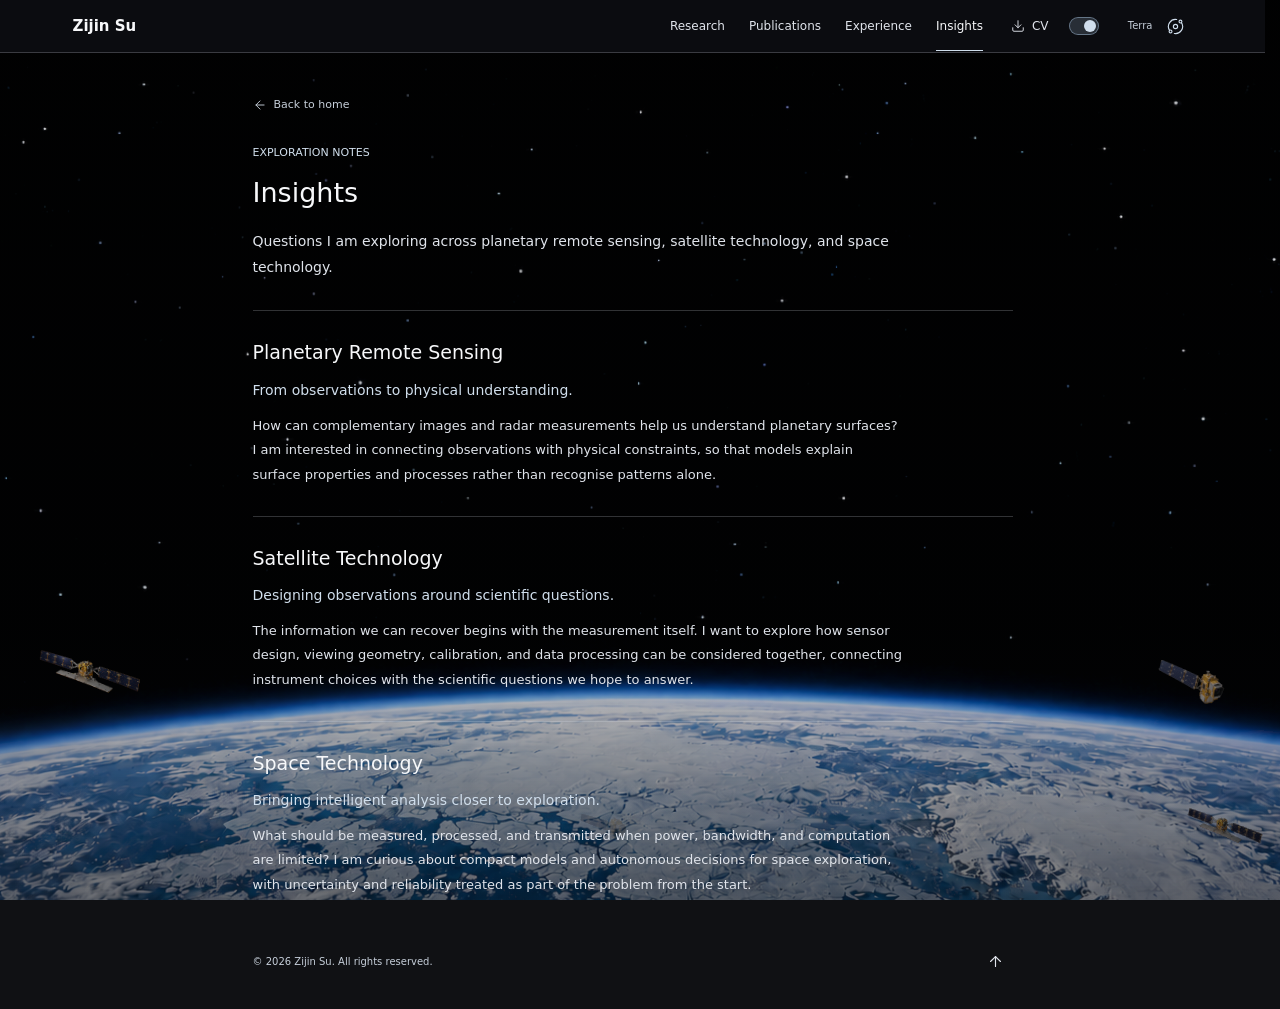
==== commit 49a50344: "Use satellite and bee favicon with light and dark variants" ====
--- a/insights.html
+++ b/insights.html
@@ -4,12 +4,13 @@
   <meta charset="utf-8">
   <meta name="viewport" content="width=device-width, initial-scale=1">
   <meta name="color-scheme" content="dark light">
+  <link rel="icon" href="favicon.ico?v=bee-20261113" type="image/x-icon" sizes="16x16 32x32 48x48">
+  <link rel="icon" href="assets/img/favicon-bee-21f7d604a5.svg" type="image/svg+xml" sizes="any">
+  <link rel="icon" href="assets/img/favicon-bee-light-74e31d1121.png" type="image/png" sizes="32x32" media="(prefers-color-scheme: light)">
+  <link rel="icon" href="assets/img/favicon-bee-dark-a9e499d6d9.png" type="image/png" sizes="32x32" media="(prefers-color-scheme: dark)">
+  <link rel="apple-touch-icon" href="assets/img/apple-touch-icon-bee.png" sizes="180x180">
   <title>Insights | Zijin Su</title>
   <meta name="description" content="Exploration notes on planetary remote sensing, satellite technology, and space technology by Zijin Su.">
-  <link rel="icon" href="favicon.ico" type="image/x-icon" sizes="16x16 32x32 48x48">
-  <link rel="icon" href="assets/img/favicon-ground-outline-46050b3a6e.svg" type="image/svg+xml" sizes="any">
-  <link rel="icon" href="assets/img/favicon-ground-outline-light-4dd7ff24fe.png" type="image/png" sizes="32x32" media="(prefers-color-scheme: light)">
-  <link rel="icon" href="assets/img/favicon-ground-outline-dark-0fd50b1baa.png" type="image/png" sizes="32x32" media="(prefers-color-scheme: dark)">
   <script src="assets/js/planetary-ui-icons.js?v=2"></script>
   <script src="assets/js/orbit-3d-icons.js?v=1"></script>
   <script src="assets/vendor/three-r160/three.min.js" defer></script>
